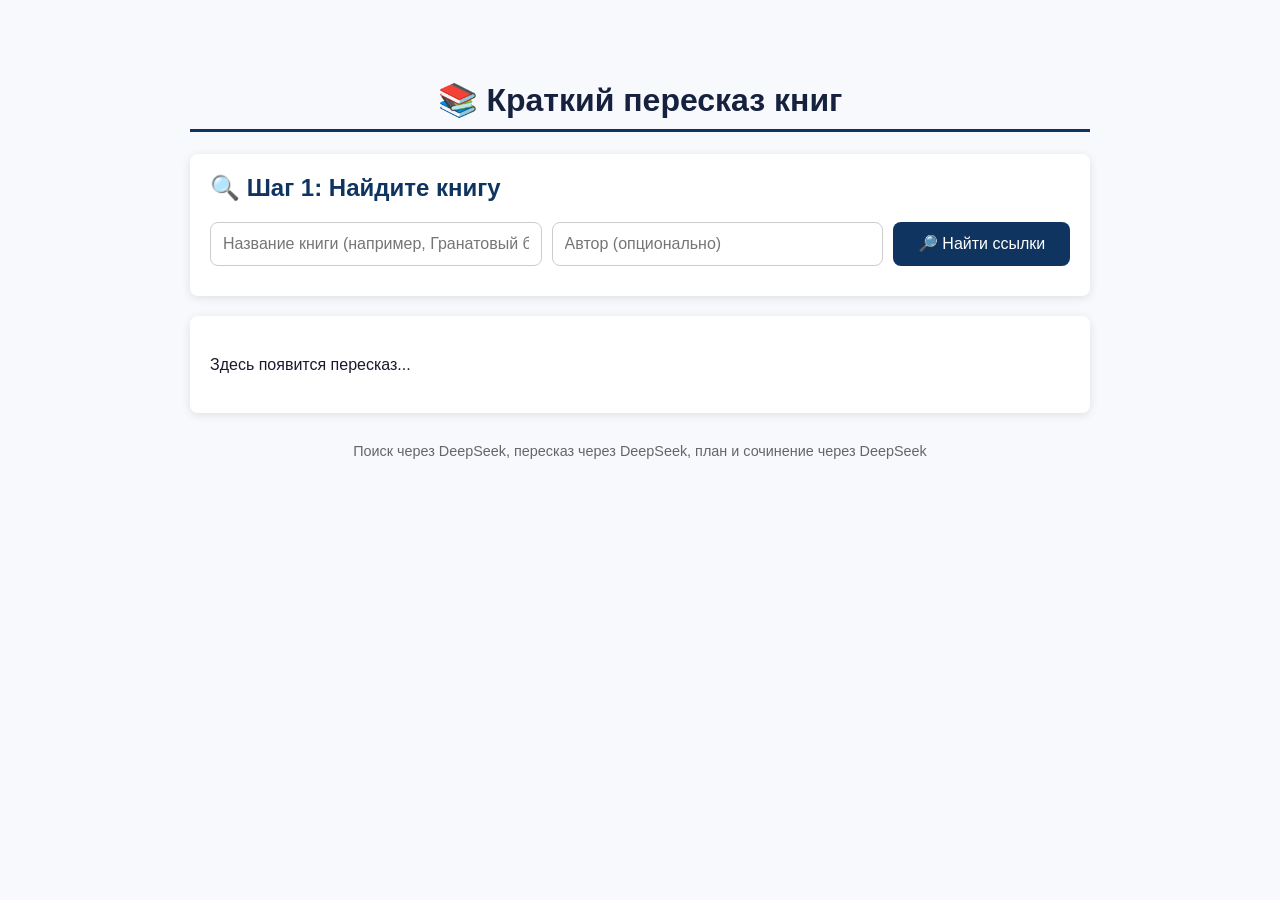
==== static/index.html @ d269a8ea "Add files via upload" ====
<!DOCTYPE html>
<html lang="ru">
<head>
    <meta charset="UTF-8">
    <meta name="viewport" content="width=device-width, initial-scale=1.0">
    <title>Краткий пересказ книг</title>
    <style>
        body {
            font-family: 'Segoe UI', Tahoma, Geneva, Verdana, sans-serif;
            max-width: 900px;
            margin: 40px auto;
            padding: 20px;
            background: #f7f9fc;
            color: #1a1a2e;
        }
        h1 { color: #16213e; text-align: center; border-bottom: 3px solid #0f3460; padding-bottom: 10px; }
        .step { background: white; padding: 20px; border-radius: 8px; box-shadow: 0 2px 10px rgba(0,0,0,0.1); margin-bottom: 20px; }
        .step h2 { margin-top: 0; color: #0f3460; }
        .input-group { display: flex; gap: 10px; flex-wrap: wrap; margin: 10px 0; }
        .input-group input, .input-group button { padding: 12px; border-radius: 8px; font-size: 16px; border: 1px solid #ccc; }
        .input-group input { flex: 2; }
        .input-group button { flex: 1; background: #0f3460; color: white; border: none; cursor: pointer; }
        .input-group button:hover { background: #1a4f7a; }
        .links-list { list-style: none; padding: 0; }
        .links-list li { margin: 10px 0; padding: 10px; background: #eef2f7; border-radius: 6px; cursor: pointer; border: 2px solid transparent; word-break: break-all; }
        .links-list li:hover { border-color: #0f3460; background: #dde4ed; }
        .links-list li.selected { border-color: #0f3460; background: #c5d5e6; }
        .depth-selector { margin: 15px 0; padding: 15px; background: #eef2f7; border-radius: 8px; }
        .depth-selector label { margin-right: 15px; display: inline-block; }
        .depth-selector input[type="radio"] { margin-right: 5px; }
        .depth-description { font-size: 0.9em; color: #555; margin-left: 5px; }
        #result { background: white; padding: 20px; border-radius: 8px; box-shadow: 0 2px 10px rgba(0,0,0,0.1); margin-top: 20px; line-height: 1.6; }
        .loading { color: #0f3460; text-align: center; font-style: italic; }
        .error { color: #d32f2f; background: #ffebee; padding: 15px; border-radius: 8px; margin: 10px 0; }
        .success { color: #2e7d32; background: #e8f5e9; padding: 15px; border-radius: 8px; margin: 10px 0; }
        .hidden { display: none; }
        .footer { margin-top: 30px; text-align: center; font-size: 0.9em; color: #666; }
        .btn-summarize { background: #0f3460; color: white; border: none; padding: 12px 24px; border-radius: 8px; cursor: pointer; font-size: 16px; }
        .btn-summarize:hover { background: #1a4f7a; }
        .plan-block { margin-top: 20px; border-top: 2px dashed #0f3460; padding-top: 20px; }
        .plan-block textarea { width: 100%; padding: 12px; border-radius: 8px; border: 1px solid #ccc; font-size: 16px; min-height: 60px; box-sizing: border-box; }
        .plan-block .btn-plan { background: #e67e22; color: white; border: none; padding: 12px 24px; border-radius: 8px; cursor: pointer; font-size: 16px; }
        .plan-block .btn-plan:hover { background: #d35400; }
        .plan-block .btn-essay { background: #2ecc71; color: white; border: none; padding: 12px 24px; border-radius: 8px; cursor: pointer; font-size: 16px; margin-top: 10px; display: none; }
        .plan-block .btn-essay:hover { background: #27ae60; }
        #planResult, #essayResult { margin-top: 15px; white-space: pre-wrap; }
        #essayResult { background: #f9f9f9; padding: 15px; border-radius: 8px; border-left: 4px solid #2ecc71; }
        .usage-info { font-size: 0.9em; color: #555; margin-top: 10px; border-top: 1px solid #ddd; padding-top: 10px; }
    </style>
</head>
<body>
    <h1>📚 Краткий пересказ книг</h1>

    <!-- Шаг 1 -->
    <div class="step" id="stepSearch">
        <h2>🔍 Шаг 1: Найдите книгу</h2>
        <div class="input-group">
            <input type="text" id="bookTitle" placeholder="Название книги (например, Гранатовый браслет)" />
            <input type="text" id="bookAuthor" placeholder="Автор (опционально)" />
            <button id="searchBtn">🔎 Найти ссылки</button>
        </div>
        <div id="searchResult"></div>
    </div>

    <!-- Шаг 2 -->
    <div class="step hidden" id="stepSelect">
        <h2>📄 Шаг 2: Выберите ссылку и глубину пересказа</h2>
        <p>Выберите ссылку, затем укажите желаемую глубину:</p>
        <ul class="links-list" id="linksList"></ul>

        <div class="depth-selector hidden" id="depthSelector">
            <p><strong>Выберите глубину пересказа:</strong></p>
            <label><input type="radio" name="depth" value="very_short"> Очень краткий <span class="depth-description">(100–200 слов)</span></label><br>
            <label><input type="radio" name="depth" value="short" checked> Краткий <span class="depth-description">(200–300 слов)</span></label><br>
            <label><input type="radio" name="depth" value="medium"> Средний <span class="depth-description">(300–400 слов)</span></label><br>
            <label><input type="radio" name="depth" value="detailed"> Подробный <span class="depth-description">(400–500 слов)</span></label><br>
            <label><input type="radio" name="depth" value="deep"> Глубокий <span class="depth-description">(500–700 слов)</span></label>
        </div>

        <button id="summarizeBtn" class="btn-summarize hidden">📖 Пересказать</button>
    </div>

    <!-- Результат пересказа -->
    <div id="result">
        <p>Здесь появится пересказ...</p>
    </div>

    <!-- Блок плана и сочинения -->
    <div id="planBlock" class="plan-block hidden">
        <h3>✍️ Нужно написать сочинение?</h3>
        <p>Введите тему сочинения (например, «Тема любви в повести "Гранатовый браслет"»), и я составлю план.</p>
        <textarea id="essayTopic" placeholder="Тема сочинения..."></textarea>
        <button id="planBtn" class="btn-plan">📝 Получить план</button>
        <div id="planResult"></div>

        <button id="writeEssayBtn" class="btn-essay">📝 Написать сочинение по плану</button>
        <div id="essayResult"></div>
    </div>

    <div class="footer">
        Поиск через DeepSeek, пересказ через DeepSeek, план и сочинение через DeepSeek
    </div>

    <script>
        let currentLinks = [];
        let selectedUrl = null;
        let bookTitle = '';
        let currentSummary = '';
        let currentPlan = '';

        // Поиск ссылок
        document.getElementById('searchBtn').addEventListener('click', async () => {
            const title = document.getElementById('bookTitle').value.trim();
            const author = document.getElementById('bookAuthor').value.trim();
            const resultDiv = document.getElementById('searchResult');
            const selectStep = document.getElementById('stepSelect');
            const depthSelector = document.getElementById('depthSelector');
            const summarizeBtn = document.getElementById('summarizeBtn');

            if (!title) {
                resultDiv.innerHTML = '<div class="error">Введите название книги.</div>';
                return;
            }

            bookTitle = title;
            resultDiv.innerHTML = '<div class="loading">⏳ Ищем ссылки...</div>';

            try {
                const response = await fetch('/search', {
                    method: 'POST',
                    headers: { 'Content-Type': 'application/json' },
                    body: JSON.stringify({ title, author })
                });

                if (!response.ok) {
                    const err = await response.json();
                    resultDiv.innerHTML = `<div class="error">❌ ${err.detail || 'Ошибка поиска.'}</div>`;
                    return;
                }

                const data = await response.json();
                currentLinks = data.links;
                if (currentLinks.length === 0) {
                    resultDiv.innerHTML = '<div class="error">Ссылок не найдено. Попробуйте другое название.</div>';
                    return;
                }

                resultDiv.innerHTML = `<div class="success">✅ Найдено ${currentLinks.length} ссылок.</div>`;
                selectStep.classList.remove('hidden');
                depthSelector.classList.add('hidden');
                summarizeBtn.classList.add('hidden');
                selectedUrl = null;
                renderLinks(currentLinks);
            } catch (error) {
                resultDiv.innerHTML = `<div class="error">❌ Ошибка соединения: ${error.message}</div>`;
            }
        });

        function renderLinks(links) {
            const list = document.getElementById('linksList');
            list.innerHTML = '';
            links.forEach((url, index) => {
                const li = document.createElement('li');
                li.textContent = `${index + 1}. ${url}`;
                li.dataset.url = url;
                li.addEventListener('click', () => {
                    document.querySelectorAll('.links-list li').forEach(el => el.classList.remove('selected'));
                    li.classList.add('selected');
                    selectedUrl = url;
                    document.getElementById('depthSelector').classList.remove('hidden');
                    document.getElementById('summarizeBtn').classList.remove('hidden');
                });
                list.appendChild(li);
            });
        }

        // Пересказ
        document.getElementById('summarizeBtn').addEventListener('click', async () => {
            if (!selectedUrl) {
                alert('Выберите ссылку.');
                return;
            }

            const depthRadios = document.querySelectorAll('input[name="depth"]');
            let depth = 'short';
            for (const radio of depthRadios) {
                if (radio.checked) {
                    depth = radio.value;
                    break;
                }
            }

            const resultDiv = document.getElementById('result');
            resultDiv.innerHTML = '<div class="loading">⏳ Скачиваем текст и генерируем пересказ...</div>';

            try {
                const response = await fetch('/summarize', {
                    method: 'POST',
                    headers: { 'Content-Type': 'application/json' },
                    body: JSON.stringify({ 
                        url: selectedUrl, 
                        title: bookTitle,
                        depth: depth 
                    })
                });

                if (!response.ok) {
                    const err = await response.json();
                    resultDiv.innerHTML = `<div class="error">❌ ${err.detail || 'Ошибка.'}</div>`;
                    return;
                }

                const data = await response.json();
                currentSummary = data.summary;
                let html = `
                    <h3>📖 ${bookTitle}</h3>
                    <hr/>
                    <h4>${getDepthLabel(depth)} пересказ:</h4>
                    <p style="white-space: pre-wrap;">${data.summary}</p>
                `;
                if (data.usage && data.usage.total_tokens) {
                    html += `
                        <div class="usage-info">
                            <strong>📊 Использовано токенов:</strong> ${data.usage.total_tokens} 
                            (prompt: ${data.usage.prompt_tokens}, completion: ${data.usage.completion_tokens})<br>
                            <strong>💲 Стоимость:</strong> $${data.usage.cost_usd} ≈ ${data.usage.cost_rub} ₽
                        </div>
                    `;
                }
                resultDiv.innerHTML = html;

                document.getElementById('planBlock').classList.remove('hidden');
                document.getElementById('planResult').innerHTML = '';
                document.getElementById('essayResult').innerHTML = '';
                document.getElementById('essayTopic').value = '';
                document.getElementById('writeEssayBtn').style.display = 'none';
                currentPlan = '';
            } catch (error) {
                resultDiv.innerHTML = `<div class="error">❌ Ошибка: ${error.message}</div>`;
            }
        });

        function getDepthLabel(depth) {
            const labels = {
                'very_short': 'Очень краткий',
                'short': 'Краткий',
                'medium': 'Средний',
                'detailed': 'Подробный',
                'deep': 'Глубокий'
            };
            return labels[depth] || depth;
        }

        // План сочинения
        document.getElementById('planBtn').addEventListener('click', async () => {
            const topic = document.getElementById('essayTopic').value.trim();
            const planResult = document.getElementById('planResult');

            if (!topic) {
                planResult.innerHTML = '<div class="error">Введите тему сочинения.</div>';
                return;
            }

            planResult.innerHTML = '<div class="loading">⏳ Генерируем план...</div>';
            document.getElementById('writeEssayBtn').style.display = 'none';
            document.getElementById('essayResult').innerHTML = '';

            try {
                const response = await fetch('/plan', {
                    method: 'POST',
                    headers: { 'Content-Type': 'application/json' },
                    body: JSON.stringify({ 
                        title: bookTitle, 
                        topic: topic,
                        summary: currentSummary
                    })
                });

                if (!response.ok) {
                    const err = await response.json();
                    planResult.innerHTML = `<div class="error">❌ ${err.detail || 'Ошибка.'}</div>`;
                    return;
                }

                const data = await response.json();
                currentPlan = data.plan;
                let html = `<div style="background: #f0f4f8; padding: 15px; border-radius: 8px; white-space: pre-wrap;">${data.plan}</div>`;
                if (data.usage && data.usage.total_tokens) {
                    html += `
                        <div class="usage-info">
                            <strong>📊 Использовано токенов:</strong> ${data.usage.total_tokens} 
                            (prompt: ${data.usage.prompt_tokens}, completion: ${data.usage.completion_tokens})<br>
                            <strong>💲 Стоимость:</strong> $${data.usage.cost_usd} ≈ ${data.usage.cost_rub} ₽
                        </div>
                    `;
                }
                planResult.innerHTML = html;
                document.getElementById('writeEssayBtn').style.display = 'inline-block';
            } catch (error) {
                planResult.innerHTML = `<div class="error">❌ Ошибка: ${error.message}</div>`;
            }
        });

        // Написать сочинение по плану
        document.getElementById('writeEssayBtn').addEventListener('click', async () => {
            const topic = document.getElementById('essayTopic').value.trim();
            const essayResult = document.getElementById('essayResult');

            if (!currentPlan) {
                essayResult.innerHTML = '<div class="error">Сначала получите план.</div>';
                return;
            }

            essayResult.innerHTML = '<div class="loading">⏳ Пишем сочинение...</div>';

            try {
                const response = await fetch('/write_essay', {
                    method: 'POST',
                    headers: { 'Content-Type': 'application/json' },
                    body: JSON.stringify({
                        title: bookTitle,
                        topic: topic,
                        plan: currentPlan,
                        summary: currentSummary
                    })
                });

                if (!response.ok) {
                    const err = await response.json();
                    essayResult.innerHTML = `<div class="error">❌ ${err.detail || 'Ошибка.'}</div>`;
                    return;
                }

                const data = await response.json();
                let html = `<div style="background: #f9f9f9; padding: 15px; border-radius: 8px; border-left: 4px solid #2ecc71; white-space: pre-wrap;">${data.essay}</div>`;
                if (data.usage && data.usage.total_tokens) {
                    html += `
                        <div class="usage-info">
                            <strong>📊 Использовано токенов:</strong> ${data.usage.total_tokens} 
                            (prompt: ${data.usage.prompt_tokens}, completion: ${data.usage.completion_tokens})<br>
                            <strong>💲 Стоимость:</strong> $${data.usage.cost_usd} ≈ ${data.usage.cost_rub} ₽
                        </div>
                    `;
                }
                essayResult.innerHTML = html;
            } catch (error) {
                essayResult.innerHTML = `<div class="error">❌ Ошибка: ${error.message}</div>`;
            }
        });
    </script>
</body>
</html>
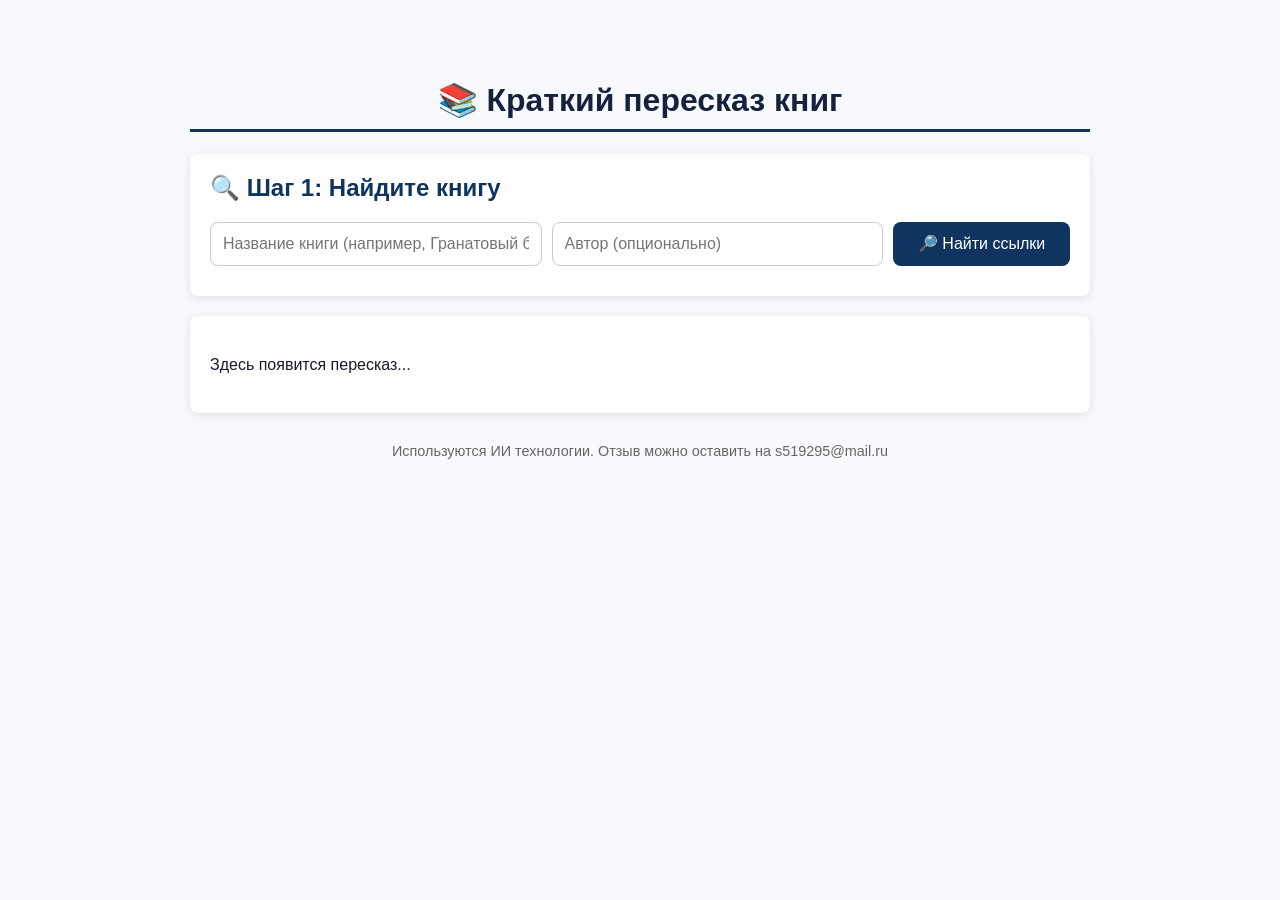
==== commit 927152a8: "Update index.html" ====
--- a/static/index.html
+++ b/static/index.html
@@ -98,7 +98,7 @@
     </div>
 
     <div class="footer">
-        Поиск через DeepSeek, пересказ через DeepSeek, план и сочинение через DeepSeek
+        Используются ИИ технологии. Отзыв можно оставить на s519295@mail.ru
     </div>
 
     <script>
@@ -349,4 +349,4 @@
         });
     </script>
 </body>
-</html>+</html>
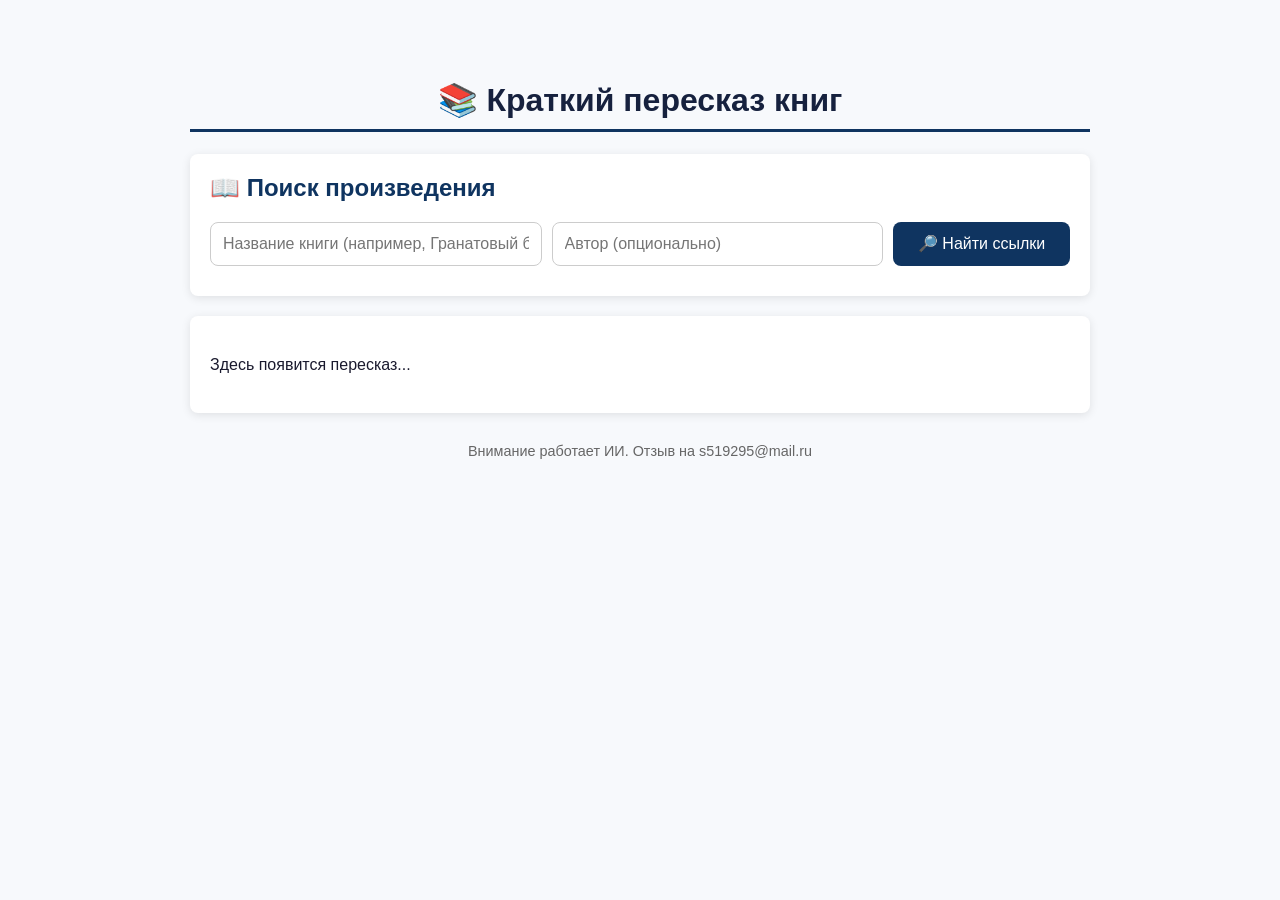
==== commit 681153eb: "Update index.html" ====
--- a/static/index.html
+++ b/static/index.html
@@ -45,15 +45,15 @@
         .plan-block .btn-essay:hover { background: #27ae60; }
         #planResult, #essayResult { margin-top: 15px; white-space: pre-wrap; }
         #essayResult { background: #f9f9f9; padding: 15px; border-radius: 8px; border-left: 4px solid #2ecc71; }
-        .usage-info { font-size: 0.9em; color: #555; margin-top: 10px; border-top: 1px solid #ddd; padding-top: 10px; }
+        /* удалён стиль для usage-info */
     </style>
 </head>
 <body>
     <h1>📚 Краткий пересказ книг</h1>
 
-    <!-- Шаг 1 -->
+    <!-- Шаг 1: Поиск книги  -->
     <div class="step" id="stepSearch">
-        <h2>🔍 Шаг 1: Найдите книгу</h2>
+        <h2>📖 Поиск произведения</h2>
         <div class="input-group">
             <input type="text" id="bookTitle" placeholder="Название книги (например, Гранатовый браслет)" />
             <input type="text" id="bookAuthor" placeholder="Автор (опционально)" />
@@ -62,7 +62,7 @@
         <div id="searchResult"></div>
     </div>
 
-    <!-- Шаг 2 -->
+    <!-- Шаг 2: Выбор ссылки и глубины -->
     <div class="step hidden" id="stepSelect">
         <h2>📄 Шаг 2: Выберите ссылку и глубину пересказа</h2>
         <p>Выберите ссылку, затем укажите желаемую глубину:</p>
@@ -80,12 +80,12 @@
         <button id="summarizeBtn" class="btn-summarize hidden">📖 Пересказать</button>
     </div>
 
-    <!-- Результат пересказа -->
+    <!-- Результат: пересказ -->
     <div id="result">
         <p>Здесь появится пересказ...</p>
     </div>
 
-    <!-- Блок плана и сочинения -->
+    <!-- Блок для плана и сочинения -->
     <div id="planBlock" class="plan-block hidden">
         <h3>✍️ Нужно написать сочинение?</h3>
         <p>Введите тему сочинения (например, «Тема любви в повести "Гранатовый браслет"»), и я составлю план.</p>
@@ -93,12 +93,14 @@
         <button id="planBtn" class="btn-plan">📝 Получить план</button>
         <div id="planResult"></div>
 
+        <!-- Кнопка для написания сочинения -->
         <button id="writeEssayBtn" class="btn-essay">📝 Написать сочинение по плану</button>
         <div id="essayResult"></div>
     </div>
 
+    <!-- Футер изменён -->
     <div class="footer">
-        Используются ИИ технологии. Отзыв можно оставить на s519295@mail.ru
+        Внимание работает ИИ. Отзыв на s519295@mail.ru
     </div>
 
     <script>
@@ -174,7 +176,7 @@
             });
         }
 
-        // Пересказ
+        // Пересказ (без вывода usage)
         document.getElementById('summarizeBtn').addEventListener('click', async () => {
             if (!selectedUrl) {
                 alert('Выберите ссылку.');
@@ -218,15 +220,7 @@
                     <h4>${getDepthLabel(depth)} пересказ:</h4>
                     <p style="white-space: pre-wrap;">${data.summary}</p>
                 `;
-                if (data.usage && data.usage.total_tokens) {
-                    html += `
-                        <div class="usage-info">
-                            <strong>📊 Использовано токенов:</strong> ${data.usage.total_tokens} 
-                            (prompt: ${data.usage.prompt_tokens}, completion: ${data.usage.completion_tokens})<br>
-                            <strong>💲 Стоимость:</strong> $${data.usage.cost_usd} ≈ ${data.usage.cost_rub} ₽
-                        </div>
-                    `;
-                }
+                // Удалён блок с usage-info
                 resultDiv.innerHTML = html;
 
                 document.getElementById('planBlock').classList.remove('hidden');
@@ -251,7 +245,7 @@
             return labels[depth] || depth;
         }
 
-        // План сочинения
+        // План (без вывода usage)
         document.getElementById('planBtn').addEventListener('click', async () => {
             const topic = document.getElementById('essayTopic').value.trim();
             const planResult = document.getElementById('planResult');
@@ -285,15 +279,7 @@
                 const data = await response.json();
                 currentPlan = data.plan;
                 let html = `<div style="background: #f0f4f8; padding: 15px; border-radius: 8px; white-space: pre-wrap;">${data.plan}</div>`;
-                if (data.usage && data.usage.total_tokens) {
-                    html += `
-                        <div class="usage-info">
-                            <strong>📊 Использовано токенов:</strong> ${data.usage.total_tokens} 
-                            (prompt: ${data.usage.prompt_tokens}, completion: ${data.usage.completion_tokens})<br>
-                            <strong>💲 Стоимость:</strong> $${data.usage.cost_usd} ≈ ${data.usage.cost_rub} ₽
-                        </div>
-                    `;
-                }
+                // Удалён блок usage-info
                 planResult.innerHTML = html;
                 document.getElementById('writeEssayBtn').style.display = 'inline-block';
             } catch (error) {
@@ -301,7 +287,7 @@
             }
         });
 
-        // Написать сочинение по плану
+        // Сочинение (без вывода usage)
         document.getElementById('writeEssayBtn').addEventListener('click', async () => {
             const topic = document.getElementById('essayTopic').value.trim();
             const essayResult = document.getElementById('essayResult');
@@ -333,15 +319,7 @@
 
                 const data = await response.json();
                 let html = `<div style="background: #f9f9f9; padding: 15px; border-radius: 8px; border-left: 4px solid #2ecc71; white-space: pre-wrap;">${data.essay}</div>`;
-                if (data.usage && data.usage.total_tokens) {
-                    html += `
-                        <div class="usage-info">
-                            <strong>📊 Использовано токенов:</strong> ${data.usage.total_tokens} 
-                            (prompt: ${data.usage.prompt_tokens}, completion: ${data.usage.completion_tokens})<br>
-                            <strong>💲 Стоимость:</strong> $${data.usage.cost_usd} ≈ ${data.usage.cost_rub} ₽
-                        </div>
-                    `;
-                }
+                // Удалён блок usage-info
                 essayResult.innerHTML = html;
             } catch (error) {
                 essayResult.innerHTML = `<div class="error">❌ Ошибка: ${error.message}</div>`;
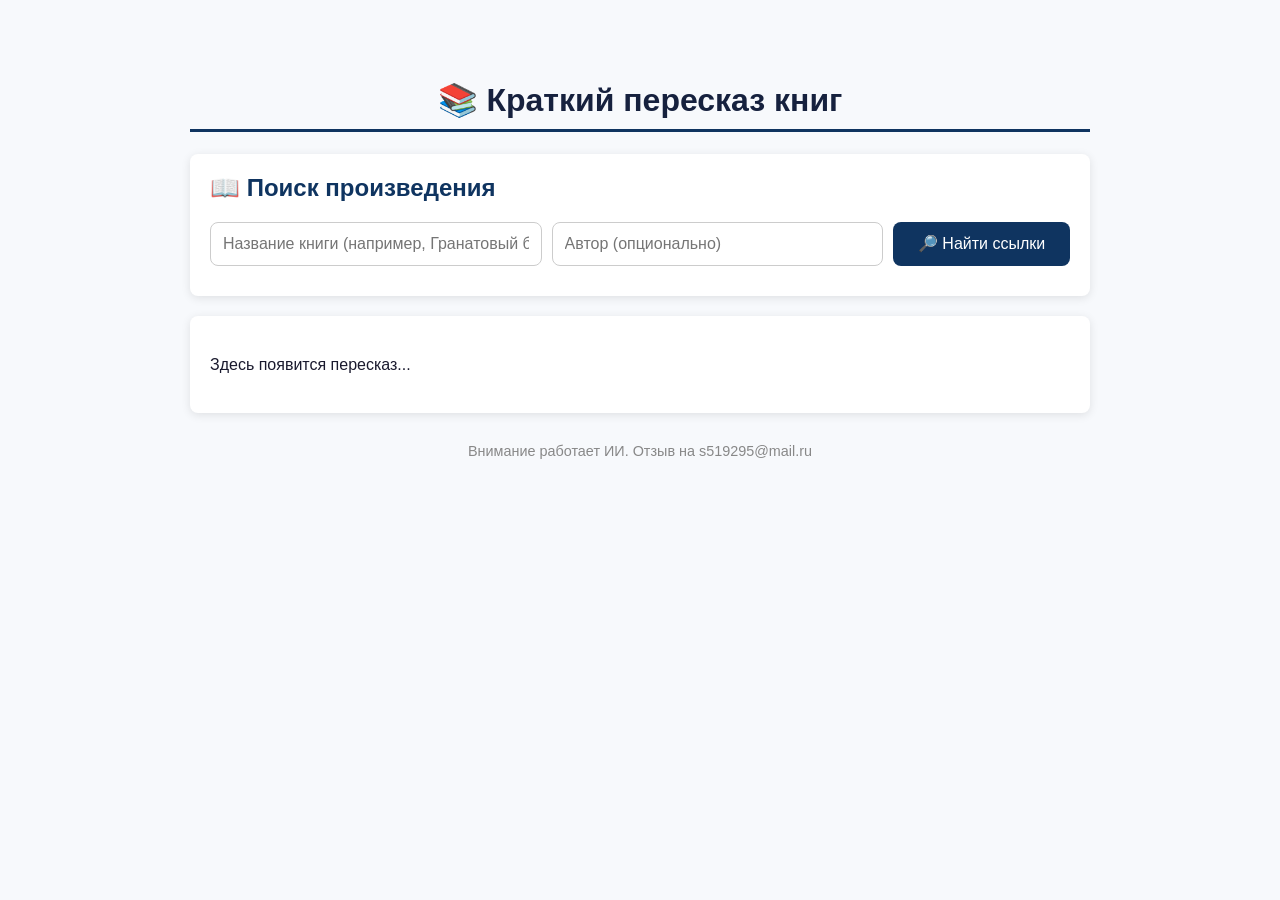
==== commit 96201f9b: "Add Yandex Metrika counter" ====
--- a/static/index.html
+++ b/static/index.html
@@ -1,6 +1,20 @@
 <!DOCTYPE html>
 <html lang="ru">
 <head>
+    <!-- Yandex.Metrika counter -->
+    <script type="text/javascript">
+        (function(m,e,t,r,i,k,a){
+            m[i]=m[i]||function(){(m[i].a=m[i].a||[]).push(arguments)};
+            m[i].l=1*new Date();
+            for (var j = 0; j < document.scripts.length; j++) {if (document.scripts[j].src === r) { return; }}
+            k=e.createElement(t),a=e.getElementsByTagName(t)[0],k.async=1,k.src=r,a.parentNode.insertBefore(k,a)
+        })(window, document,'script','https://mc.yandex.ru/metrika/tag.js?id=112181807', 'ym');
+
+        ym(112181807, 'init', {ssr:true, webvisor:true, clickmap:true, ecommerce:"dataLayer", referrer: document.referrer, url: location.href, accurateTrackBounce:true, trackLinks:true});
+    </script>
+    <noscript><div><img src="https://mc.yandex.ru/watch/112181807" style="position:absolute; left:-9999px;" alt="" /></div></noscript>
+    <!-- /Yandex.Metrika counter -->
+
     <meta charset="UTF-8">
     <meta name="viewport" content="width=device-width, initial-scale=1.0">
     <title>Краткий пересказ книг</title>
@@ -45,13 +59,13 @@
         .plan-block .btn-essay:hover { background: #27ae60; }
         #planResult, #essayResult { margin-top: 15px; white-space: pre-wrap; }
         #essayResult { background: #f9f9f9; padding: 15px; border-radius: 8px; border-left: 4px solid #2ecc71; }
-        /* удалён стиль для usage-info */
+        .footer { margin-top: 30px; text-align: center; font-size: 0.9em; color: #888; }
     </style>
 </head>
 <body>
     <h1>📚 Краткий пересказ книг</h1>
 
-    <!-- Шаг 1: Поиск книги  -->
+    <!-- Шаг 1: Поиск книги (заголовок изменён) -->
     <div class="step" id="stepSearch">
         <h2>📖 Поиск произведения</h2>
         <div class="input-group">
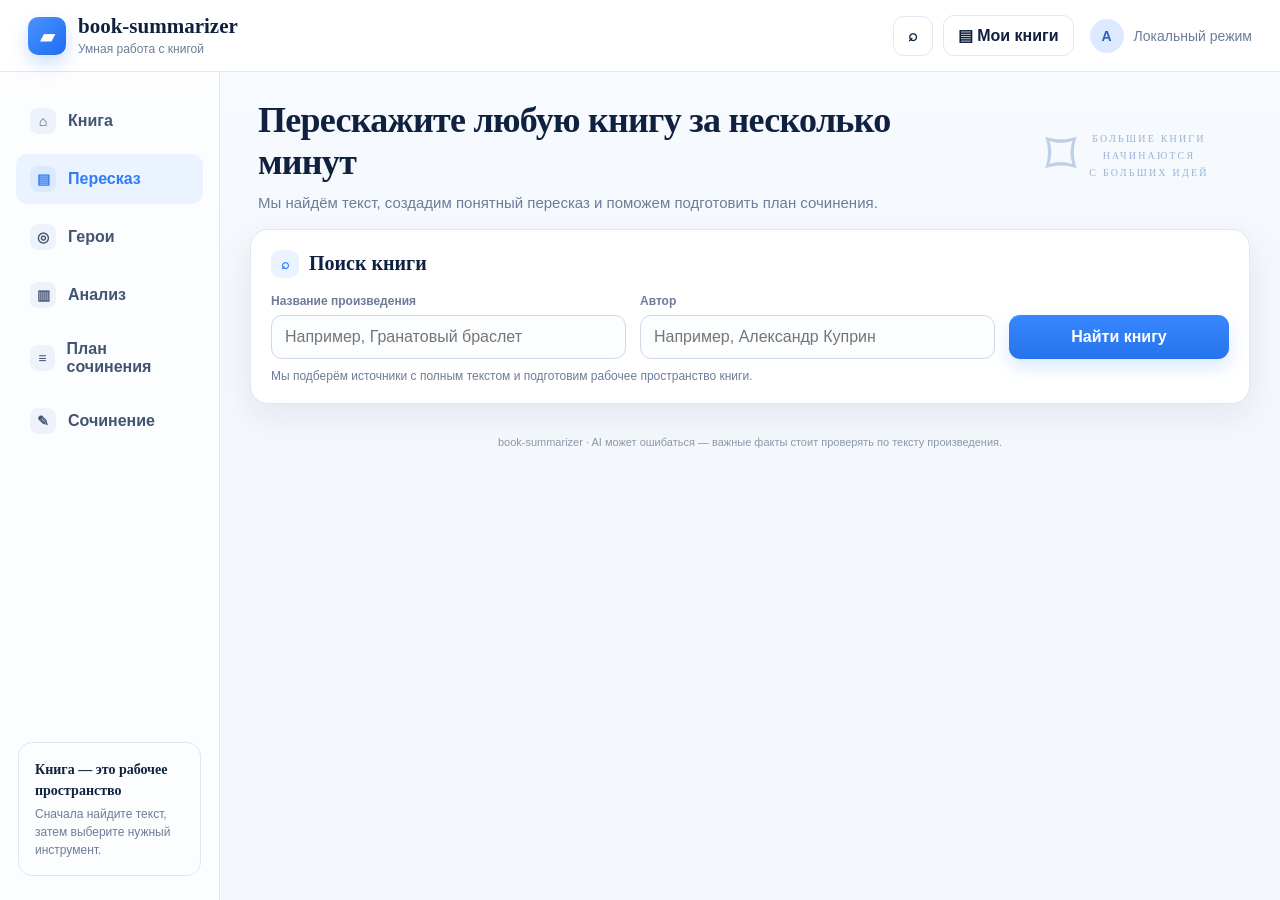
==== commit 01577faf: "Redesign book summarizer interface" ====
--- a/static/index.html
+++ b/static/index.html
@@ -1,344 +1,128 @@
-<!DOCTYPE html>
-<html lang="ru">
-<head>
-    <!-- Yandex.Metrika counter -->
-    <script type="text/javascript">
-        (function(m,e,t,r,i,k,a){
-            m[i]=m[i]||function(){(m[i].a=m[i].a||[]).push(arguments)};
-            m[i].l=1*new Date();
-            for (var j = 0; j < document.scripts.length; j++) {if (document.scripts[j].src === r) { return; }}
-            k=e.createElement(t),a=e.getElementsByTagName(t)[0],k.async=1,k.src=r,a.parentNode.insertBefore(k,a)
-        })(window, document,'script','https://mc.yandex.ru/metrika/tag.js?id=112181807', 'ym');
-
-        ym(112181807, 'init', {ssr:true, webvisor:true, clickmap:true, ecommerce:"dataLayer", referrer: document.referrer, url: location.href, accurateTrackBounce:true, trackLinks:true});
-    </script>
-    <noscript><div><img src="https://mc.yandex.ru/watch/112181807" style="position:absolute; left:-9999px;" alt="" /></div></noscript>
-    <!-- /Yandex.Metrika counter -->
-
-    <meta charset="UTF-8">
-    <meta name="viewport" content="width=device-width, initial-scale=1.0">
-    <title>Краткий пересказ книг</title>
-    <style>
-        body {
-            font-family: 'Segoe UI', Tahoma, Geneva, Verdana, sans-serif;
-            max-width: 900px;
-            margin: 40px auto;
-            padding: 20px;
-            background: #f7f9fc;
-            color: #1a1a2e;
-        }
-        h1 { color: #16213e; text-align: center; border-bottom: 3px solid #0f3460; padding-bottom: 10px; }
-        .step { background: white; padding: 20px; border-radius: 8px; box-shadow: 0 2px 10px rgba(0,0,0,0.1); margin-bottom: 20px; }
-        .step h2 { margin-top: 0; color: #0f3460; }
-        .input-group { display: flex; gap: 10px; flex-wrap: wrap; margin: 10px 0; }
-        .input-group input, .input-group button { padding: 12px; border-radius: 8px; font-size: 16px; border: 1px solid #ccc; }
-        .input-group input { flex: 2; }
-        .input-group button { flex: 1; background: #0f3460; color: white; border: none; cursor: pointer; }
-        .input-group button:hover { background: #1a4f7a; }
-        .links-list { list-style: none; padding: 0; }
-        .links-list li { margin: 10px 0; padding: 10px; background: #eef2f7; border-radius: 6px; cursor: pointer; border: 2px solid transparent; word-break: break-all; }
-        .links-list li:hover { border-color: #0f3460; background: #dde4ed; }
-        .links-list li.selected { border-color: #0f3460; background: #c5d5e6; }
-        .depth-selector { margin: 15px 0; padding: 15px; background: #eef2f7; border-radius: 8px; }
-        .depth-selector label { margin-right: 15px; display: inline-block; }
-        .depth-selector input[type="radio"] { margin-right: 5px; }
-        .depth-description { font-size: 0.9em; color: #555; margin-left: 5px; }
-        #result { background: white; padding: 20px; border-radius: 8px; box-shadow: 0 2px 10px rgba(0,0,0,0.1); margin-top: 20px; line-height: 1.6; }
-        .loading { color: #0f3460; text-align: center; font-style: italic; }
-        .error { color: #d32f2f; background: #ffebee; padding: 15px; border-radius: 8px; margin: 10px 0; }
-        .success { color: #2e7d32; background: #e8f5e9; padding: 15px; border-radius: 8px; margin: 10px 0; }
-        .hidden { display: none; }
-        .footer { margin-top: 30px; text-align: center; font-size: 0.9em; color: #666; }
-        .btn-summarize { background: #0f3460; color: white; border: none; padding: 12px 24px; border-radius: 8px; cursor: pointer; font-size: 16px; }
-        .btn-summarize:hover { background: #1a4f7a; }
-        .plan-block { margin-top: 20px; border-top: 2px dashed #0f3460; padding-top: 20px; }
-        .plan-block textarea { width: 100%; padding: 12px; border-radius: 8px; border: 1px solid #ccc; font-size: 16px; min-height: 60px; box-sizing: border-box; }
-        .plan-block .btn-plan { background: #e67e22; color: white; border: none; padding: 12px 24px; border-radius: 8px; cursor: pointer; font-size: 16px; }
-        .plan-block .btn-plan:hover { background: #d35400; }
-        .plan-block .btn-essay { background: #2ecc71; color: white; border: none; padding: 12px 24px; border-radius: 8px; cursor: pointer; font-size: 16px; margin-top: 10px; display: none; }
-        .plan-block .btn-essay:hover { background: #27ae60; }
-        #planResult, #essayResult { margin-top: 15px; white-space: pre-wrap; }
-        #essayResult { background: #f9f9f9; padding: 15px; border-radius: 8px; border-left: 4px solid #2ecc71; }
-        .footer { margin-top: 30px; text-align: center; font-size: 0.9em; color: #888; }
-    </style>
-</head>
-<body>
-    <h1>📚 Краткий пересказ книг</h1>
-
-    <!-- Шаг 1: Поиск книги (заголовок изменён) -->
-    <div class="step" id="stepSearch">
-        <h2>📖 Поиск произведения</h2>
-        <div class="input-group">
-            <input type="text" id="bookTitle" placeholder="Название книги (например, Гранатовый браслет)" />
-            <input type="text" id="bookAuthor" placeholder="Автор (опционально)" />
-            <button id="searchBtn">🔎 Найти ссылки</button>
-        </div>
-        <div id="searchResult"></div>
-    </div>
-
-    <!-- Шаг 2: Выбор ссылки и глубины -->
-    <div class="step hidden" id="stepSelect">
-        <h2>📄 Шаг 2: Выберите ссылку и глубину пересказа</h2>
-        <p>Выберите ссылку, затем укажите желаемую глубину:</p>
-        <ul class="links-list" id="linksList"></ul>
-
-        <div class="depth-selector hidden" id="depthSelector">
-            <p><strong>Выберите глубину пересказа:</strong></p>
-            <label><input type="radio" name="depth" value="very_short"> Очень краткий <span class="depth-description">(100–200 слов)</span></label><br>
-            <label><input type="radio" name="depth" value="short" checked> Краткий <span class="depth-description">(200–300 слов)</span></label><br>
-            <label><input type="radio" name="depth" value="medium"> Средний <span class="depth-description">(300–400 слов)</span></label><br>
-            <label><input type="radio" name="depth" value="detailed"> Подробный <span class="depth-description">(400–500 слов)</span></label><br>
-            <label><input type="radio" name="depth" value="deep"> Глубокий <span class="depth-description">(500–700 слов)</span></label>
-        </div>
-
-        <button id="summarizeBtn" class="btn-summarize hidden">📖 Пересказать</button>
-    </div>
-
-    <!-- Результат: пересказ -->
-    <div id="result">
-        <p>Здесь появится пересказ...</p>
-    </div>
-
-    <!-- Блок для плана и сочинения -->
-    <div id="planBlock" class="plan-block hidden">
-        <h3>✍️ Нужно написать сочинение?</h3>
-        <p>Введите тему сочинения (например, «Тема любви в повести "Гранатовый браслет"»), и я составлю план.</p>
-        <textarea id="essayTopic" placeholder="Тема сочинения..."></textarea>
-        <button id="planBtn" class="btn-plan">📝 Получить план</button>
-        <div id="planResult"></div>
-
-        <!-- Кнопка для написания сочинения -->
-        <button id="writeEssayBtn" class="btn-essay">📝 Написать сочинение по плану</button>
-        <div id="essayResult"></div>
-    </div>
-
-    <!-- Футер изменён -->
-    <div class="footer">
-        Внимание работает ИИ. Отзыв на s519295@mail.ru
-    </div>
-
-    <script>
-        let currentLinks = [];
-        let selectedUrl = null;
-        let bookTitle = '';
-        let currentSummary = '';
-        let currentPlan = '';
-
-        // Поиск ссылок
-        document.getElementById('searchBtn').addEventListener('click', async () => {
-            const title = document.getElementById('bookTitle').value.trim();
-            const author = document.getElementById('bookAuthor').value.trim();
-            const resultDiv = document.getElementById('searchResult');
-            const selectStep = document.getElementById('stepSelect');
-            const depthSelector = document.getElementById('depthSelector');
-            const summarizeBtn = document.getElementById('summarizeBtn');
-
-            if (!title) {
-                resultDiv.innerHTML = '<div class="error">Введите название книги.</div>';
-                return;
-            }
-
-            bookTitle = title;
-            resultDiv.innerHTML = '<div class="loading">⏳ Ищем ссылки...</div>';
-
-            try {
-                const response = await fetch('/search', {
-                    method: 'POST',
-                    headers: { 'Content-Type': 'application/json' },
-                    body: JSON.stringify({ title, author })
-                });
-
-                if (!response.ok) {
-                    const err = await response.json();
-                    resultDiv.innerHTML = `<div class="error">❌ ${err.detail || 'Ошибка поиска.'}</div>`;
-                    return;
-                }
-
-                const data = await response.json();
-                currentLinks = data.links;
-                if (currentLinks.length === 0) {
-                    resultDiv.innerHTML = '<div class="error">Ссылок не найдено. Попробуйте другое название.</div>';
-                    return;
-                }
-
-                resultDiv.innerHTML = `<div class="success">✅ Найдено ${currentLinks.length} ссылок.</div>`;
-                selectStep.classList.remove('hidden');
-                depthSelector.classList.add('hidden');
-                summarizeBtn.classList.add('hidden');
-                selectedUrl = null;
-                renderLinks(currentLinks);
-            } catch (error) {
-                resultDiv.innerHTML = `<div class="error">❌ Ошибка соединения: ${error.message}</div>`;
-            }
-        });
-
-        function renderLinks(links) {
-            const list = document.getElementById('linksList');
-            list.innerHTML = '';
-            links.forEach((url, index) => {
-                const li = document.createElement('li');
-                li.textContent = `${index + 1}. ${url}`;
-                li.dataset.url = url;
-                li.addEventListener('click', () => {
-                    document.querySelectorAll('.links-list li').forEach(el => el.classList.remove('selected'));
-                    li.classList.add('selected');
-                    selectedUrl = url;
-                    document.getElementById('depthSelector').classList.remove('hidden');
-                    document.getElementById('summarizeBtn').classList.remove('hidden');
-                });
-                list.appendChild(li);
-            });
-        }
-
-        // Пересказ (без вывода usage)
-        document.getElementById('summarizeBtn').addEventListener('click', async () => {
-            if (!selectedUrl) {
-                alert('Выберите ссылку.');
-                return;
-            }
-
-            const depthRadios = document.querySelectorAll('input[name="depth"]');
-            let depth = 'short';
-            for (const radio of depthRadios) {
-                if (radio.checked) {
-                    depth = radio.value;
-                    break;
-                }
-            }
-
-            const resultDiv = document.getElementById('result');
-            resultDiv.innerHTML = '<div class="loading">⏳ Скачиваем текст и генерируем пересказ...</div>';
-
-            try {
-                const response = await fetch('/summarize', {
-                    method: 'POST',
-                    headers: { 'Content-Type': 'application/json' },
-                    body: JSON.stringify({ 
-                        url: selectedUrl, 
-                        title: bookTitle,
-                        depth: depth 
-                    })
-                });
-
-                if (!response.ok) {
-                    const err = await response.json();
-                    resultDiv.innerHTML = `<div class="error">❌ ${err.detail || 'Ошибка.'}</div>`;
-                    return;
-                }
-
-                const data = await response.json();
-                currentSummary = data.summary;
-                let html = `
-                    <h3>📖 ${bookTitle}</h3>
-                    <hr/>
-                    <h4>${getDepthLabel(depth)} пересказ:</h4>
-                    <p style="white-space: pre-wrap;">${data.summary}</p>
-                `;
-                // Удалён блок с usage-info
-                resultDiv.innerHTML = html;
-
-                document.getElementById('planBlock').classList.remove('hidden');
-                document.getElementById('planResult').innerHTML = '';
-                document.getElementById('essayResult').innerHTML = '';
-                document.getElementById('essayTopic').value = '';
-                document.getElementById('writeEssayBtn').style.display = 'none';
-                currentPlan = '';
-            } catch (error) {
-                resultDiv.innerHTML = `<div class="error">❌ Ошибка: ${error.message}</div>`;
-            }
-        });
-
-        function getDepthLabel(depth) {
-            const labels = {
-                'very_short': 'Очень краткий',
-                'short': 'Краткий',
-                'medium': 'Средний',
-                'detailed': 'Подробный',
-                'deep': 'Глубокий'
-            };
-            return labels[depth] || depth;
-        }
-
-        // План (без вывода usage)
-        document.getElementById('planBtn').addEventListener('click', async () => {
-            const topic = document.getElementById('essayTopic').value.trim();
-            const planResult = document.getElementById('planResult');
-
-            if (!topic) {
-                planResult.innerHTML = '<div class="error">Введите тему сочинения.</div>';
-                return;
-            }
-
-            planResult.innerHTML = '<div class="loading">⏳ Генерируем план...</div>';
-            document.getElementById('writeEssayBtn').style.display = 'none';
-            document.getElementById('essayResult').innerHTML = '';
-
-            try {
-                const response = await fetch('/plan', {
-                    method: 'POST',
-                    headers: { 'Content-Type': 'application/json' },
-                    body: JSON.stringify({ 
-                        title: bookTitle, 
-                        topic: topic,
-                        summary: currentSummary
-                    })
-                });
-
-                if (!response.ok) {
-                    const err = await response.json();
-                    planResult.innerHTML = `<div class="error">❌ ${err.detail || 'Ошибка.'}</div>`;
-                    return;
-                }
-
-                const data = await response.json();
-                currentPlan = data.plan;
-                let html = `<div style="background: #f0f4f8; padding: 15px; border-radius: 8px; white-space: pre-wrap;">${data.plan}</div>`;
-                // Удалён блок usage-info
-                planResult.innerHTML = html;
-                document.getElementById('writeEssayBtn').style.display = 'inline-block';
-            } catch (error) {
-                planResult.innerHTML = `<div class="error">❌ Ошибка: ${error.message}</div>`;
-            }
-        });
-
-        // Сочинение (без вывода usage)
-        document.getElementById('writeEssayBtn').addEventListener('click', async () => {
-            const topic = document.getElementById('essayTopic').value.trim();
-            const essayResult = document.getElementById('essayResult');
-
-            if (!currentPlan) {
-                essayResult.innerHTML = '<div class="error">Сначала получите план.</div>';
-                return;
-            }
-
-            essayResult.innerHTML = '<div class="loading">⏳ Пишем сочинение...</div>';
-
-            try {
-                const response = await fetch('/write_essay', {
-                    method: 'POST',
-                    headers: { 'Content-Type': 'application/json' },
-                    body: JSON.stringify({
-                        title: bookTitle,
-                        topic: topic,
-                        plan: currentPlan,
-                        summary: currentSummary
-                    })
-                });
-
-                if (!response.ok) {
-                    const err = await response.json();
-                    essayResult.innerHTML = `<div class="error">❌ ${err.detail || 'Ошибка.'}</div>`;
-                    return;
-                }
-
-                const data = await response.json();
-                let html = `<div style="background: #f9f9f9; padding: 15px; border-radius: 8px; border-left: 4px solid #2ecc71; white-space: pre-wrap;">${data.essay}</div>`;
-                // Удалён блок usage-info
-                essayResult.innerHTML = html;
-            } catch (error) {
-                essayResult.innerHTML = `<div class="error">❌ Ошибка: ${error.message}</div>`;
-            }
-        });
-    </script>
-</body>
-</html>
+<!doctype html>
+<html lang="ru">
+<head>
+  <meta charset="utf-8">
+  <meta name="viewport" content="width=device-width,initial-scale=1">
+  <meta name="description" content="AI-сервис для краткого пересказа книг, анализа произведений и подготовки плана сочинения.">
+  <title>book-summarizer — умная работа с книгой</title>
+  <link rel="stylesheet" href="/static/styles.css">
+</head>
+<body>
+  <header class="topbar">
+    <div class="brand">
+      <div class="brand-mark">▰</div>
+      <div>
+        <div class="brand-title">book-summarizer</div>
+        <div class="brand-subtitle">Умная работа с книгой</div>
+      </div>
+    </div>
+    <div class="top-actions">
+      <button class="icon-btn" type="button" aria-label="Поиск">⌕</button>
+      <button class="ghost-btn" type="button">▤ Мои книги</button>
+      <div class="profile"><div class="avatar">A</div><span>Локальный режим</span></div>
+    </div>
+  </header>
+
+  <div class="app-shell">
+    <aside class="sidebar">
+      <nav class="nav">
+        <button class="nav-item" data-target="book" type="button"><span class="nav-icon">⌂</span><span>Книга</span></button>
+        <button class="nav-item active" data-target="summary" type="button"><span class="nav-icon">▤</span><span>Пересказ</span></button>
+        <button class="nav-item" data-target="heroes" type="button"><span class="nav-icon">◎</span><span>Герои</span></button>
+        <button class="nav-item" data-target="analysis" type="button"><span class="nav-icon">▥</span><span>Анализ</span></button>
+        <button class="nav-item" data-target="plan" type="button"><span class="nav-icon">≡</span><span>План сочинения</span></button>
+        <button class="nav-item" data-target="essay" type="button"><span class="nav-icon">✎</span><span>Сочинение</span></button>
+      </nav>
+      <div class="sidebar-note"><strong>Книга — это рабочее пространство</strong>Сначала найдите текст, затем выберите нужный инструмент.</div>
+    </aside>
+
+    <main class="main">
+      <section class="hero">
+        <div>
+          <h1>Перескажите любую книгу за несколько минут</h1>
+          <p>Мы найдём текст, создадим понятный пересказ и поможем подготовить план сочинения.</p>
+        </div>
+        <div class="hero-art"><div class="book-glyph">⌑</div><small>БОЛЬШИЕ КНИГИ<br>НАЧИНАЮТСЯ<br>С БОЛЬШИХ ИДЕЙ</small></div>
+      </section>
+
+      <section class="card section" id="searchSection">
+        <h2 class="section-title"><span class="dot-icon">⌕</span>Поиск книги</h2>
+        <div class="search-grid">
+          <div class="field"><label for="bookTitle">Название произведения</label><input id="bookTitle" placeholder="Например, Гранатовый браслет"></div>
+          <div class="field"><label for="bookAuthor">Автор</label><input id="bookAuthor" placeholder="Например, Александр Куприн"></div>
+          <button class="primary-btn" id="searchBtn" type="button">Найти книгу</button>
+        </div>
+        <p class="helper">Мы подберём источники с полным текстом и подготовим рабочее пространство книги.</p>
+        <div id="searchState" class="state-box hidden"></div>
+      </section>
+
+      <section class="card section hidden" id="sourcesSection">
+        <h2 class="section-title"><span class="dot-icon">▤</span>Выберите источник</h2>
+        <div class="sources-grid" id="sourcesGrid"></div>
+      </section>
+
+      <section class="card section hidden" id="depthSection">
+        <h2 class="section-title"><span class="dot-icon">≡</span>Выберите глубину пересказа</h2>
+        <div class="depth-grid">
+          <button class="depth-card" data-depth="very_short" type="button"><span class="depth-tick">✓</span><span class="depth-name">Очень кратко</span><span class="depth-hint">1–2 минуты чтения</span></button>
+          <button class="depth-card selected" data-depth="short" type="button"><span class="depth-tick">✓</span><span class="depth-name">Кратко</span><span class="depth-hint">Только основные события</span></button>
+          <button class="depth-card" data-depth="medium" type="button"><span class="depth-tick">✓</span><span class="depth-name">Средне</span><span class="depth-hint">Сюжет и герои</span></button>
+          <button class="depth-card" data-depth="detailed" type="button"><span class="depth-tick">✓</span><span class="depth-name">Подробно</span><span class="depth-hint">Больше деталей</span></button>
+          <button class="depth-card" data-depth="deep" type="button"><span class="depth-tick">✓</span><span class="depth-name">Глубоко</span><span class="depth-hint">Сюжет + анализ</span></button>
+        </div>
+        <div class="generate-row"><button class="primary-btn" id="generateBtn" type="button" disabled>Создать пересказ</button></div>
+      </section>
+
+      <section class="card book-card hidden" id="workspaceSection">
+        <div class="book-head">
+          <div class="cover" aria-hidden="true"></div>
+          <div class="book-meta"><h2 id="bookResultTitle">Книга</h2><p id="bookResultMeta">Пересказ</p></div>
+          <div class="book-actions">
+            <button class="small-btn" id="copyBtn" type="button">Скопировать</button>
+            <button class="small-btn" id="shorterBtn" type="button">Сделать короче</button>
+            <button class="small-btn" id="longerBtn" type="button">Сделать подробнее</button>
+          </div>
+        </div>
+
+        <div class="tabs">
+          <button class="tab active" data-tab="summary" type="button">Пересказ</button>
+          <button class="tab" data-tab="heroes" type="button">Герои</button>
+          <button class="tab" data-tab="analysis" type="button">Анализ</button>
+          <button class="tab" data-tab="plan" type="button">План сочинения</button>
+          <button class="tab" data-tab="essay" type="button">Сочинение</button>
+        </div>
+
+        <div class="tab-panel" id="panel-summary">
+          <div id="summaryState" class="state-box hidden"></div>
+          <div class="summary-text" id="summaryText"></div>
+        </div>
+        <div class="tab-panel hidden" id="panel-heroes"><div class="empty-panel"><strong>Герои</strong>Интерфейс раздела уже предусмотрен. Генерацию карточек героев подключим следующим этапом.</div></div>
+        <div class="tab-panel hidden" id="panel-analysis"><div class="empty-panel"><strong>Анализ произведения</strong>Здесь можно будет разместить темы, идеи, конфликт, символы и авторский замысел.</div></div>
+        <div class="tab-panel hidden" id="panel-plan"><div class="empty-panel"><strong>План ещё не создан</strong>Введите тему ниже и нажмите «Составить план».</div></div>
+        <div class="tab-panel hidden" id="panel-essay"><div class="empty-panel"><strong>Сочинение ещё не создано</strong>Сначала составьте план, затем запустите написание сочинения.</div></div>
+      </section>
+
+      <section class="card section hidden" id="essaySection">
+        <h2 class="section-title"><span class="dot-icon">✎</span>Нужно написать сочинение?</h2>
+        <div class="essay-grid">
+          <div>
+            <div class="field"><label for="essayTopic">Тема сочинения</label><textarea id="essayTopic" rows="4" placeholder="Введите тему сочинения"></textarea></div>
+            <div class="essay-actions">
+              <button class="primary-btn" id="planBtn" type="button">Составить план</button>
+              <button class="secondary-btn" id="writeEssayBtn" type="button" disabled>Написать сочинение</button>
+            </div>
+            <div id="essayState" class="state-box hidden"></div>
+          </div>
+          <div class="plan-preview">
+            <h4>План сочинения</h4>
+            <div class="plan-content" id="planContent">После генерации план появится здесь.</div>
+          </div>
+        </div>
+      </section>
+
+      <div class="footer">book-summarizer · AI может ошибаться — важные факты стоит проверять по тексту произведения.</div>
+    </main>
+  </div>
+  <script src="/static/app.js"></script>
+</body>
+</html>
--- a/static/styles.css
+++ b/static/styles.css
@@ -0,0 +1,259 @@
+:root{
+  --bg:#f4f7fb;
+  --panel:#ffffff;
+  --panel-soft:#f8fbff;
+  --text:#10213f;
+  --muted:#6d7d98;
+  --line:#dfe7f2;
+  --blue:#2f7df6;
+  --blue-dark:#1f63d7;
+  --blue-soft:#eaf3ff;
+  --green:#2da86b;
+  --orange:#f59a3c;
+  --shadow:0 12px 32px rgba(31,68,120,.08);
+  --radius:18px;
+}
+*{box-sizing:border-box}
+html{scroll-behavior:smooth}
+body{
+  margin:0;
+  font-family:Inter,Segoe UI,Arial,sans-serif;
+  color:var(--text);
+  background:linear-gradient(180deg,#f8fbff 0,#f4f7fb 32%,#f4f7fb 100%);
+}
+button,input,textarea{font:inherit}
+button{cursor:pointer}
+a{color:inherit}
+.hidden{display:none!important}
+
+.topbar{
+  height:72px;
+  display:flex;
+  align-items:center;
+  justify-content:space-between;
+  gap:24px;
+  padding:0 28px;
+  background:rgba(255,255,255,.92);
+  border-bottom:1px solid var(--line);
+  position:sticky;
+  top:0;
+  z-index:20;
+  backdrop-filter:blur(14px);
+}
+.brand{display:flex;align-items:center;gap:12px}
+.brand-mark{
+  width:38px;height:38px;border-radius:10px;
+  background:linear-gradient(135deg,#4b93ff,#1e6cf0);
+  display:grid;place-items:center;color:white;font-size:20px;
+  box-shadow:0 8px 18px rgba(47,125,246,.24);
+}
+.brand-title{font-family:Georgia,serif;font-weight:700;font-size:21px;line-height:1}
+.brand-subtitle{font-size:12px;color:var(--muted);margin-top:5px}
+.top-actions{display:flex;align-items:center;gap:10px}
+.ghost-btn,.icon-btn{
+  border:1px solid var(--line);background:white;color:var(--text);
+  border-radius:11px;padding:10px 14px;font-weight:600;
+}
+.icon-btn{width:40px;height:40px;padding:0}
+.profile{
+  display:flex;align-items:center;gap:10px;padding-left:6px;color:var(--muted);font-size:14px
+}
+.avatar{
+  width:34px;height:34px;border-radius:50%;display:grid;place-items:center;
+  background:#dce9ff;color:#2c63bb;font-weight:700
+}
+
+.app-shell{display:grid;grid-template-columns:220px minmax(0,1fr);min-height:calc(100vh - 72px)}
+.sidebar{
+  border-right:1px solid var(--line);
+  background:rgba(255,255,255,.72);
+  padding:24px 16px;
+  position:sticky;top:72px;height:calc(100vh - 72px);
+}
+.nav{display:flex;flex-direction:column;gap:8px}
+.nav-item{
+  width:100%;border:0;background:transparent;color:#435473;
+  display:flex;align-items:center;gap:12px;text-align:left;
+  padding:12px 14px;border-radius:12px;font-weight:600
+}
+.nav-item:hover{background:#f2f6fb}
+.nav-item.active{background:var(--blue-soft);color:var(--blue)}
+.nav-icon{
+  width:26px;height:26px;display:grid;place-items:center;border-radius:8px;
+  background:#eef3fb;font-size:14px
+}
+.nav-item.active .nav-icon{background:#dbeaff}
+.sidebar-note{
+  position:absolute;left:18px;right:18px;bottom:24px;
+  padding:16px;border:1px solid var(--line);border-radius:14px;background:#fbfdff;
+  color:var(--muted);font-size:12px;line-height:1.5
+}
+.sidebar-note strong{display:block;color:var(--text);font-family:Georgia,serif;font-size:14px;margin-bottom:4px}
+
+.main{padding:28px 30px 44px;max-width:1460px;width:100%;margin:0 auto}
+.hero{
+  display:flex;align-items:center;justify-content:space-between;gap:24px;margin:0 0 18px;padding:0 8px
+}
+.hero h1{margin:0;font-family:Georgia,serif;font-size:36px;line-height:1.16;letter-spacing:-.02em}
+.hero p{margin:10px 0 0;color:var(--muted);font-size:15px;max-width:760px}
+.hero-art{
+  min-width:230px;display:flex;align-items:center;justify-content:center;
+  color:#9ab4d8;font-family:Georgia,serif;text-align:center;gap:12px
+}
+.book-glyph{font-size:62px;line-height:1;color:#bfd0e6}
+.hero-art small{font-size:10px;letter-spacing:.22em;line-height:1.7}
+
+.card{
+  background:var(--panel);
+  border:1px solid var(--line);
+  border-radius:var(--radius);
+  box-shadow:var(--shadow);
+  margin-bottom:16px;
+}
+.section{padding:20px}
+.section-title{
+  display:flex;align-items:center;gap:10px;font-family:Georgia,serif;
+  font-size:20px;font-weight:700;margin:0 0 16px
+}
+.section-title .dot-icon{
+  width:28px;height:28px;display:grid;place-items:center;border-radius:9px;
+  background:var(--blue-soft);color:var(--blue);font-family:Inter,sans-serif;font-size:14px
+}
+.search-grid{display:grid;grid-template-columns:1fr 1fr 220px;gap:14px;align-items:end}
+.field label{display:block;font-size:12px;color:var(--muted);margin-bottom:7px;font-weight:600}
+.field input,.field textarea{
+  width:100%;border:1px solid #cfd9e8;border-radius:11px;background:#fbfdff;color:var(--text);
+  padding:12px 13px;outline:none;transition:.2s
+}
+.field input:focus,.field textarea:focus{border-color:#7fb0ff;box-shadow:0 0 0 3px rgba(47,125,246,.1);background:white}
+.primary-btn{
+  border:0;background:linear-gradient(180deg,#3887ff,#2674eb);color:white;
+  border-radius:11px;padding:13px 18px;font-weight:700;min-height:44px;
+  box-shadow:0 8px 18px rgba(47,125,246,.18)
+}
+.primary-btn:hover{background:linear-gradient(180deg,#2f7df6,#1f63d7)}
+.primary-btn:disabled{opacity:.55;cursor:not-allowed}
+.helper{font-size:12px;color:var(--muted);margin:10px 0 0}
+
+.state-box{
+  margin-top:14px;padding:12px 14px;border-radius:11px;font-size:13px;border:1px solid transparent
+}
+.state-box.loading{background:#eef5ff;color:#3567a8;border-color:#d9e8ff}
+.state-box.error{background:#fff1f1;color:#a83d3d;border-color:#ffd6d6}
+.state-box.success{background:#effaf4;color:#25784f;border-color:#d7f0e3}
+
+.sources-grid{display:grid;grid-template-columns:repeat(3,1fr);gap:12px}
+.source-card{
+  border:1px solid var(--line);border-radius:14px;padding:14px;background:#fff;
+  display:grid;grid-template-columns:52px 1fr;gap:12px;align-items:center;position:relative;transition:.18s
+}
+.source-card:hover{transform:translateY(-1px);box-shadow:0 8px 22px rgba(31,68,120,.07)}
+.source-card.selected{border:2px solid var(--blue);background:#f7fbff}
+.source-icon{
+  width:52px;height:52px;border-radius:12px;background:#f0f5fc;display:grid;place-items:center;
+  font-size:22px;color:#3f5f8c
+}
+.source-name{font-family:Georgia,serif;font-size:17px;font-weight:700;margin-bottom:6px;word-break:break-word}
+.source-status{font-size:12px;color:var(--muted);display:flex;align-items:center;gap:7px}
+.status-dot{width:8px;height:8px;border-radius:50%;background:var(--green)}
+.source-btn{
+  grid-column:2;border:1px solid #ccdaec;background:white;border-radius:9px;padding:9px 11px;
+  color:#30496e;font-size:12px;font-weight:700
+}
+.source-card.selected .source-btn{background:var(--blue);color:white;border-color:var(--blue)}
+.check-badge{
+  position:absolute;right:10px;top:10px;width:20px;height:20px;border-radius:50%;
+  background:var(--blue);color:white;display:grid;place-items:center;font-size:12px;font-weight:800
+}
+
+.depth-grid{display:grid;grid-template-columns:repeat(5,1fr);gap:10px}
+.depth-card{
+  border:1px solid var(--line);background:#fff;border-radius:13px;padding:14px;text-align:left;
+  min-height:82px;position:relative;color:var(--text)
+}
+.depth-card:hover{border-color:#a9c7f6}
+.depth-card.selected{border:2px solid var(--blue);background:#f7fbff}
+.depth-name{display:block;font-weight:800;font-size:13px;margin-bottom:6px}
+.depth-hint{display:block;color:var(--muted);font-size:11px;line-height:1.35}
+.depth-tick{
+  position:absolute;right:10px;top:10px;width:19px;height:19px;border-radius:50%;
+  background:var(--blue);color:#fff;display:none;place-items:center;font-size:11px
+}
+.depth-card.selected .depth-tick{display:grid}
+.generate-row{display:flex;justify-content:flex-end;margin-top:14px}
+
+.book-card{padding:0;overflow:hidden}
+.book-head{
+  display:grid;grid-template-columns:82px 1fr auto;gap:16px;align-items:center;
+  padding:18px 20px 12px
+}
+.cover{
+  width:82px;height:104px;border-radius:12px;
+  background:
+    radial-gradient(circle at 56% 35%,#c84058 0 8px,transparent 9px),
+    radial-gradient(circle at 40% 53%,#ac2f46 0 6px,transparent 7px),
+    linear-gradient(145deg,#d7c4a7,#8d765a);
+  position:relative;overflow:hidden;border:1px solid #d6c9b8;
+}
+.cover:after{
+  content:"";position:absolute;left:13px;right:13px;bottom:18px;height:4px;
+  background:rgba(255,255,255,.68);box-shadow:0 -11px 0 rgba(255,255,255,.47),0 -22px 0 rgba(255,255,255,.3);
+  transform:rotate(-7deg)
+}
+.book-meta h2{margin:0 0 6px;font-family:Georgia,serif;font-size:28px}
+.book-meta p{margin:0;color:var(--muted);font-size:13px}
+.book-actions{display:flex;gap:8px;flex-wrap:wrap;justify-content:flex-end}
+.small-btn{
+  border:1px solid var(--line);background:white;border-radius:10px;padding:9px 11px;font-size:12px;
+  font-weight:700;color:#3c5172
+}
+.small-btn:hover{background:#f7faff}
+.tabs{display:flex;gap:26px;padding:0 20px;border-bottom:1px solid var(--line);overflow-x:auto}
+.tab{
+  border:0;background:transparent;padding:12px 0;color:#5f708e;font-size:13px;font-weight:700;
+  border-bottom:2px solid transparent;white-space:nowrap
+}
+.tab.active{color:var(--blue);border-color:var(--blue)}
+.tab-panel{padding:18px 20px 22px}
+.summary-text{white-space:pre-wrap;font-family:Georgia,serif;font-size:16px;line-height:1.75;color:#172541}
+.empty-panel{
+  padding:28px;border:1px dashed #cbd8e9;border-radius:13px;background:#fbfdff;color:var(--muted);text-align:center
+}
+.empty-panel strong{display:block;color:var(--text);margin-bottom:6px}
+
+.essay-grid{display:grid;grid-template-columns:1.1fr .9fr;gap:16px}
+.essay-actions{display:flex;gap:10px;margin-top:12px;flex-wrap:wrap}
+.secondary-btn{
+  border:1px solid #bfd2ee;background:#f8fbff;color:#2f64aa;border-radius:10px;padding:11px 15px;font-weight:700
+}
+.plan-preview{
+  border-radius:14px;background:#f7fbff;border:1px solid #e1ebf7;padding:16px
+}
+.plan-preview h4{margin:0 0 10px;font-size:14px}
+.plan-content,.essay-content{white-space:pre-wrap;font-size:13px;line-height:1.6;color:#4c5f7e}
+.essay-content{font-family:Georgia,serif;font-size:15px;color:#263854}
+.footer{padding:16px 4px;color:#8a98ae;font-size:11px;text-align:center}
+
+@media(max-width:1100px){
+  .app-shell{grid-template-columns:82px minmax(0,1fr)}
+  .sidebar{padding:20px 10px}
+  .nav-item{justify-content:center;padding:11px}
+  .nav-item span:last-child,.sidebar-note{display:none}
+  .search-grid{grid-template-columns:1fr 1fr}
+  .search-grid .primary-btn{grid-column:1/-1}
+  .depth-grid{grid-template-columns:repeat(3,1fr)}
+  .book-head{grid-template-columns:72px 1fr}
+  .book-actions{grid-column:1/-1;justify-content:flex-start}
+}
+@media(max-width:760px){
+  .topbar{padding:0 14px;height:64px}.brand-subtitle,.top-actions .ghost-btn,.profile span:last-child{display:none}
+  .app-shell{display:block}.sidebar{display:none}.main{padding:18px 14px 34px}
+  .hero{display:block}.hero h1{font-size:29px}.hero-art{display:none}
+  .search-grid,.essay-grid{grid-template-columns:1fr}
+  .sources-grid{grid-template-columns:1fr}
+  .depth-grid{grid-template-columns:1fr 1fr}
+  .book-head{grid-template-columns:64px 1fr;padding:16px}
+  .cover{width:64px;height:86px}.book-meta h2{font-size:22px}
+  .tabs{gap:18px;padding:0 16px}.tab-panel{padding:16px}
+}
+@media(max-width:460px){.depth-grid{grid-template-columns:1fr}.hero h1{font-size:25px}}
